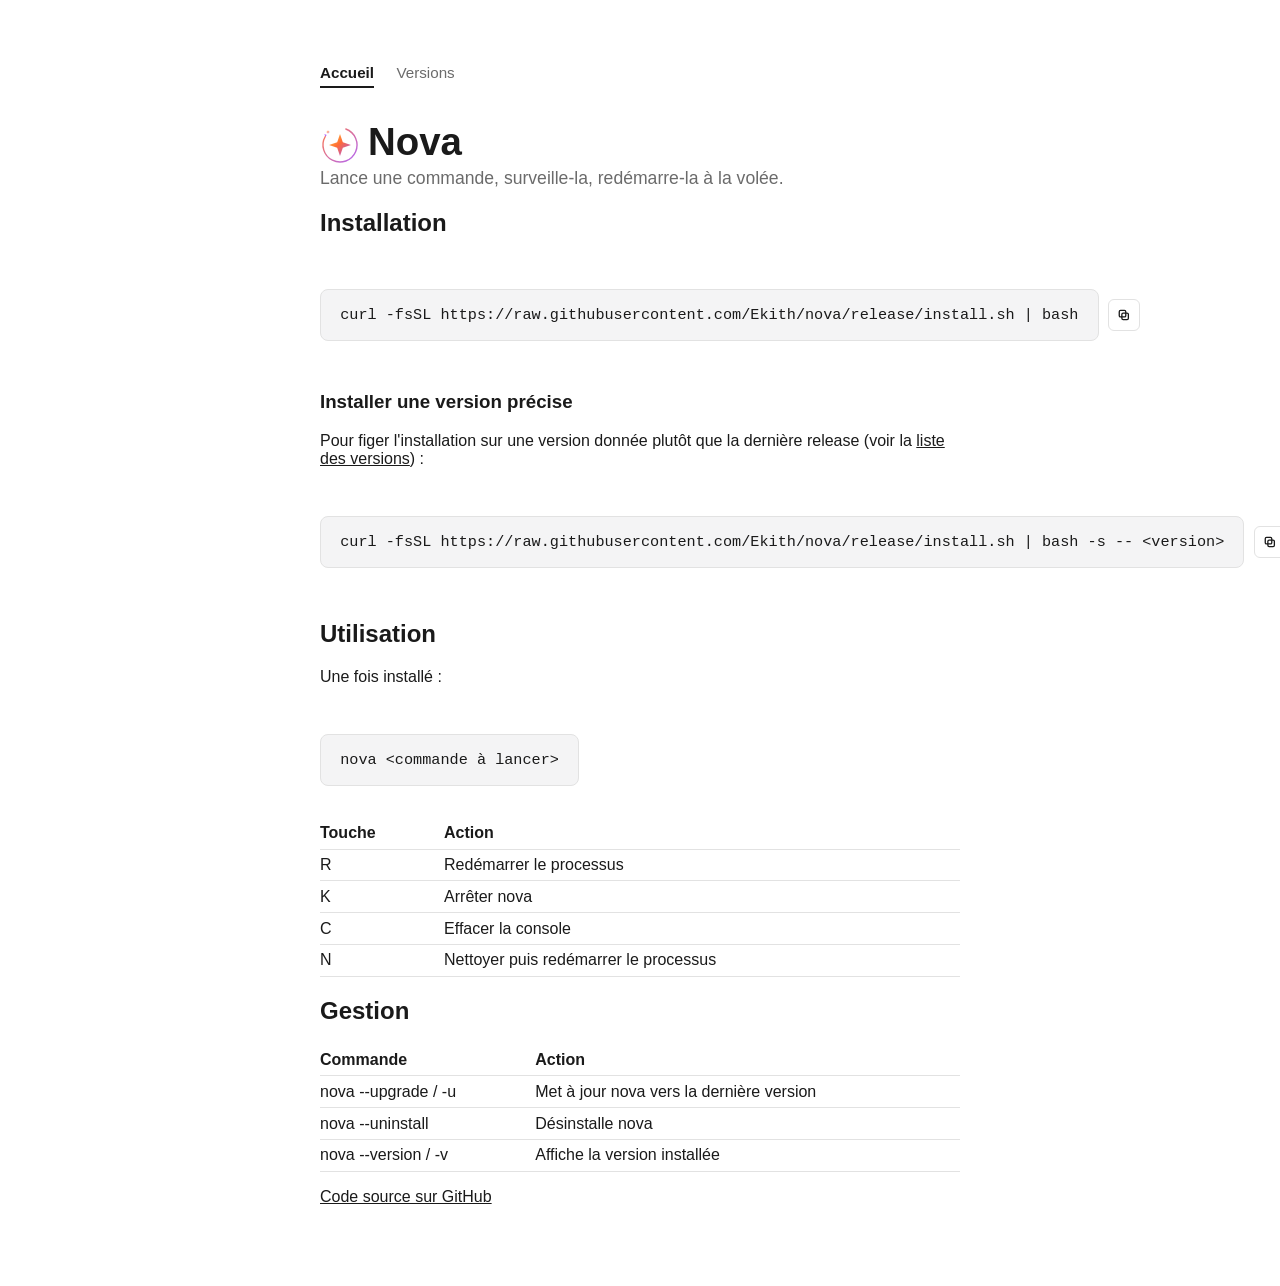
==== docs/index.html @ 8470d761 "feat: add changelog page and version fetching functionality" ====
<!doctype html>
<html lang="fr">
<head>
<meta charset="utf-8">
<meta name="viewport" content="width=device-width, initial-scale=1">
<link rel="icon" href="assets/favicon.ico">
<title>Nova</title>
<link rel="stylesheet" href="assets/style.css">
<script src="assets/copy.js" defer></script>
</head>
<body>
<main>
  <nav class="site-nav">
    <a href="index.html" aria-current="page">Accueil</a>
    <a href="versions.html">Versions</a>
  </nav>

  <h1><img src="assets/logo.svg" alt="" width="40" height="40" style="vertical-align: middle; margin-right: 0.5rem;">Nova</h1>
  <p class="tagline">Lance une commande, surveille-la, redémarre-la à la volée.</p>

  <h2>Installation</h2>

  <div class="install-row">
    <div class="install">
      <div id="install-command" class="install-command">
        curl -fsSL https://raw.githubusercontent.com/Ekith/nova/release/install.sh | bash
      </div>
    </div>
    <button class="copy-btn" data-copy-target="install-command" type="button" aria-label="Copier la commande d'installation">
      <svg class="icon icon-copy" viewBox="0 0 24 24" fill="none" aria-hidden="true">
        <rect x="9" y="9" width="10" height="10" rx="2" stroke="currentColor" stroke-width="2"></rect>
        <rect x="5" y="5" width="10" height="10" rx="2" stroke="currentColor" stroke-width="2"></rect>
      </svg>
      <svg class="icon icon-check" viewBox="0 0 24 24" fill="none" aria-hidden="true">
        <path d="M5 12.5L10 17.5L19 8.5" stroke="currentColor" stroke-width="2.2" stroke-linecap="round" stroke-linejoin="round"></path>
      </svg>
    </button>
  </div>

  <h3>Installer une version précise</h3>

  <p>Pour figer l'installation sur une version donnée plutôt que la dernière release (voir la <a href="versions.html">liste des versions</a>) :</p>

  <div class="install-row">
    <div class="install">
      <div id="install-command-version" class="install-command">
        curl -fsSL https://raw.githubusercontent.com/Ekith/nova/release/install.sh | bash -s -- &lt;version&gt;
      </div>
    </div>
    <button class="copy-btn" data-copy-target="install-command-version" type="button" aria-label="Copier la commande d'installation">
      <svg class="icon icon-copy" viewBox="0 0 24 24" fill="none" aria-hidden="true">
        <rect x="9" y="9" width="10" height="10" rx="2" stroke="currentColor" stroke-width="2"></rect>
        <rect x="5" y="5" width="10" height="10" rx="2" stroke="currentColor" stroke-width="2"></rect>
      </svg>
      <svg class="icon icon-check" viewBox="0 0 24 24" fill="none" aria-hidden="true">
        <path d="M5 12.5L10 17.5L19 8.5" stroke="currentColor" stroke-width="2.2" stroke-linecap="round" stroke-linejoin="round"></path>
      </svg>
    </button>
  </div>

  <h2>Utilisation</h2>

  <p>Une fois installé :</p>
  <div class="install">
    nova &lt;commande à lancer&gt;
  </div>

  <table>
    <tr><th>Touche</th><th>Action</th></tr>
    <tr><td>R</td><td>Redémarrer le processus</td></tr>
    <tr><td>K</td><td>Arrêter nova</td></tr>
    <tr><td>C</td><td>Effacer la console</td></tr>
    <tr><td>N</td><td>Nettoyer puis redémarrer le processus</td></tr>
  </table>

  <h2>Gestion</h2>

  <table>
    <tr><th>Commande</th><th>Action</th></tr>
    <tr><td>nova --upgrade / -u</td><td>Met à jour nova vers la dernière version</td></tr>
    <tr><td>nova --uninstall</td><td>Désinstalle nova</td></tr>
    <tr><td>nova --version / -v</td><td>Affiche la version installée</td></tr>
  </table>

  <p><a href="https://github.com/Ekith/nova">Code source sur GitHub</a></p>
</main>
</body>
</html>
---- docs/assets/style.css ----
:root {
  color-scheme: light dark;
  --bg: #ffffff;
  --fg: #1a1a1a;
  --muted: #6b6b6b;
  --code-bg: #f4f4f5;
  --border: #e2e2e2;
  --accent: #1a1a1a;
}
@media (prefers-color-scheme: dark) {
  :root {
    --bg: #14161a;
    --fg: #f0f0f0;
    --muted: #9a9a9a;
    --code-bg: #1e2126;
    --border: #2c2f36;
    --accent: #f0f0f0;
  }
}
body {
  margin: 0;
  background: var(--bg);
  color: var(--fg);
  font-family: -apple-system, BlinkMacSystemFont, "Segoe UI", Helvetica, Arial, sans-serif;
  display: flex;
  justify-content: center;
  padding: 4rem 1.5rem;
}
main {
  max-width: 640px;
  width: 100%;
}
h1 {
  font-size: 2.4rem;
  margin-bottom: 0.2rem;
}
p.tagline {
  color: var(--muted);
  margin-top: 0;
  font-size: 1.1rem;
}
nav.site-nav {
  display: flex;
  gap: 1.4rem;
  margin-bottom: 2rem;
}
nav.site-nav a {
  color: var(--muted);
  text-decoration: none;
  font-size: 0.95rem;
  padding-bottom: 0.3rem;
  border-bottom: 2px solid transparent;
}
nav.site-nav a:hover {
  color: var(--fg);
}
nav.site-nav a[aria-current="page"] {
  color: var(--fg);
  border-bottom-color: var(--accent);
  font-weight: 600;
}
.install {
  background: var(--code-bg);
  border: 1px solid var(--border);
  border-radius: 8px;
  padding: 1rem 1.2rem;
  font-family: ui-monospace, SFMono-Regular, Menlo, Consolas, monospace;
  font-size: 0.95rem;
  overflow: visible;
  margin: 2rem 0;
  display: inline-block;
  width: fit-content;
}
.install-row {
  display: inline-flex;
  align-items: center;
  gap: 0.6rem;
  flex-wrap: nowrap;
  white-space: nowrap;
}
.install-command {
  white-space: nowrap;
}
.copy-btn {
  border: 1px solid var(--border);
  background: transparent;
  color: var(--fg);
  border-radius: 6px;
  padding: 0.45rem;
  width: 2rem;
  height: 2rem;
  display: inline-flex;
  align-items: center;
  justify-content: center;
  cursor: pointer;
  transition: background-color 0.15s ease, transform 0.02s ease;
  flex-shrink: 0;
}
.copy-btn:hover {
  background: color-mix(in srgb, var(--fg) 8%, transparent);
}
.copy-btn:active {
  transform: translateY(1px);
}
.copy-btn:focus-visible {
  outline: 2px solid color-mix(in srgb, var(--fg) 35%, transparent);
  outline-offset: 2px;
}
.copy-btn .icon {
  width: 1rem;
  height: 1rem;
  display: none;
}
.copy-btn .icon-copy {
  display: block;
}
.copy-btn.is-copied .icon-copy {
  display: none;
}
.copy-btn.is-copied .icon-check {
  display: block;
}
table {
  border-collapse: collapse;
  width: 100%;
}
td, th {
  text-align: left;
  padding: 0.4rem 0.8rem 0.4rem 0;
  border-bottom: 1px solid var(--border);
}
a {
  color: inherit;
}

/* Versions page */
.version-list {
  list-style: none;
  margin: 2rem 0 0;
  padding: 0;
  display: flex;
  flex-direction: column;
  gap: 0.8rem;
}
.version-item {
  border: 1px solid var(--border);
  border-radius: 8px;
  padding: 0.9rem 1.1rem;
}
.version-header {
  display: flex;
  align-items: center;
  gap: 0.6rem;
  flex-wrap: wrap;
  margin-bottom: 0.6rem;
}
.version-name {
  font-family: ui-monospace, SFMono-Regular, Menlo, Consolas, monospace;
  font-size: 1.05rem;
  font-weight: 600;
}
.version-badge {
  font-size: 0.72rem;
  text-transform: uppercase;
  letter-spacing: 0.03em;
  background: var(--code-bg);
  border: 1px solid var(--border);
  border-radius: 999px;
  padding: 0.15rem 0.55rem;
  color: var(--muted);
}
.version-links {
  margin-left: auto;
  font-size: 0.9rem;
  display: inline-flex;
  gap: 0.9rem;
}
.version-links a {
  color: var(--muted);
  text-decoration: underline;
}
.version-links a:hover {
  color: var(--fg);
}
.version-item .install {
  margin: 0;
  padding: 0.6rem 0.9rem;
  font-size: 0.85rem;
}
.version-item .install-row {
  width: 100%;
}
.status-message {
  color: var(--muted);
  margin-top: 2rem;
}

/* Changelog page */
.changelog-content {
  white-space: pre-wrap;
  word-wrap: break-word;
  font-family: ui-monospace, SFMono-Regular, Menlo, Consolas, monospace;
  font-size: 0.9rem;
  line-height: 1.55;
  background: var(--code-bg);
  border: 1px solid var(--border);
  border-radius: 8px;
  padding: 1.2rem 1.4rem;
  margin: 1.5rem 0 0;
}
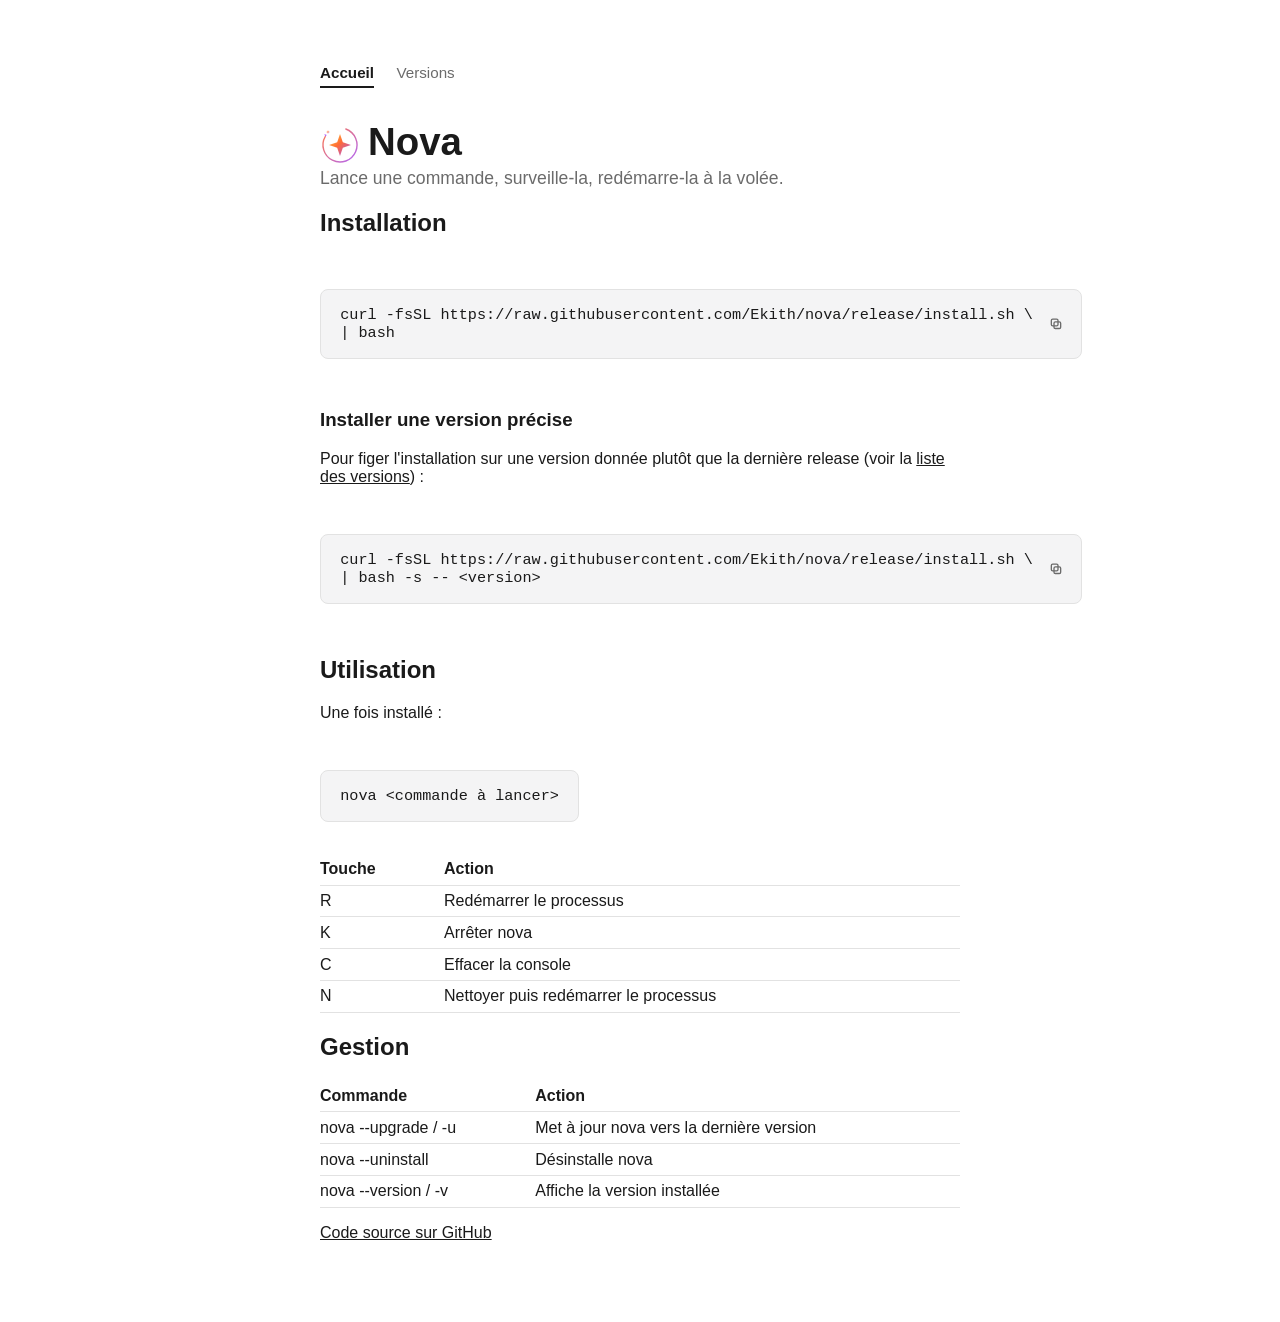
==== commit a453aeca: "feat: enhance installation commands for better usability and styling" ====
--- a/docs/index.html
+++ b/docs/index.html
@@ -20,12 +20,9 @@
 
   <h2>Installation</h2>
 
-  <div class="install-row">
-    <div class="install">
-      <div id="install-command" class="install-command">
-        curl -fsSL https://raw.githubusercontent.com/Ekith/nova/release/install.sh | bash
-      </div>
-    </div>
+  <div class="install install--copyable">
+    <div id="install-command" class="install-command">curl -fsSL https://raw.githubusercontent.com/Ekith/nova/release/install.sh \
+| bash</div>
     <button class="copy-btn" data-copy-target="install-command" type="button" aria-label="Copier la commande d'installation">
       <svg class="icon icon-copy" viewBox="0 0 24 24" fill="none" aria-hidden="true">
         <rect x="9" y="9" width="10" height="10" rx="2" stroke="currentColor" stroke-width="2"></rect>
@@ -41,12 +38,9 @@
 
   <p>Pour figer l'installation sur une version donnée plutôt que la dernière release (voir la <a href="versions.html">liste des versions</a>) :</p>
 
-  <div class="install-row">
-    <div class="install">
-      <div id="install-command-version" class="install-command">
-        curl -fsSL https://raw.githubusercontent.com/Ekith/nova/release/install.sh | bash -s -- &lt;version&gt;
-      </div>
-    </div>
+  <div class="install install--copyable">
+    <div id="install-command-version" class="install-command">curl -fsSL https://raw.githubusercontent.com/Ekith/nova/release/install.sh \
+| bash -s -- &lt;version&gt;</div>
     <button class="copy-btn" data-copy-target="install-command-version" type="button" aria-label="Copier la commande d'installation">
       <svg class="icon icon-copy" viewBox="0 0 24 24" fill="none" aria-hidden="true">
         <rect x="9" y="9" width="10" height="10" rx="2" stroke="currentColor" stroke-width="2"></rect>
--- a/docs/assets/style.css
+++ b/docs/assets/style.css
@@ -30,6 +30,9 @@
   max-width: 640px;
   width: 100%;
 }
+main.wide {
+  max-width: 820px;
+}
 h1 {
   font-size: 2.4rem;
   margin-bottom: 0.2rem;
@@ -60,6 +63,7 @@
   font-weight: 600;
 }
 .install {
+  position: relative;
   background: var(--code-bg);
   border: 1px solid var(--border);
   border-radius: 8px;
@@ -71,36 +75,36 @@
   display: inline-block;
   width: fit-content;
 }
-.install-row {
-  display: inline-flex;
-  align-items: center;
-  gap: 0.6rem;
-  flex-wrap: nowrap;
-  white-space: nowrap;
+.install--copyable {
+  padding-right: 3rem;
 }
 .install-command {
-  white-space: nowrap;
+  white-space: pre;
 }
 .copy-btn {
-  border: 1px solid var(--border);
+  position: absolute;
+  top: 50%;
+  right: 0.6rem;
+  transform: translateY(-50%);
+  border: none;
   background: transparent;
-  color: var(--fg);
+  color: var(--muted);
   border-radius: 6px;
-  padding: 0.45rem;
-  width: 2rem;
-  height: 2rem;
+  padding: 0.35rem;
+  width: 1.9rem;
+  height: 1.9rem;
   display: inline-flex;
   align-items: center;
   justify-content: center;
   cursor: pointer;
-  transition: background-color 0.15s ease, transform 0.02s ease;
-  flex-shrink: 0;
+  transition: background-color 0.15s ease, color 0.15s ease;
 }
 .copy-btn:hover {
-  background: color-mix(in srgb, var(--fg) 8%, transparent);
+  background: color-mix(in srgb, var(--fg) 10%, transparent);
+  color: var(--fg);
 }
 .copy-btn:active {
-  transform: translateY(1px);
+  transform: translateY(calc(-50% + 1px));
 }
 .copy-btn:focus-visible {
   outline: 2px solid color-mix(in srgb, var(--fg) 35%, transparent);
@@ -119,6 +123,9 @@
 }
 .copy-btn.is-copied .icon-check {
   display: block;
+}
+.copy-btn.is-copied {
+  color: #22c55e;
 }
 table {
   border-collapse: collapse;
@@ -186,9 +193,15 @@
   margin: 0;
   padding: 0.6rem 0.9rem;
   font-size: 0.85rem;
-}
-.version-item .install-row {
+  display: block;
   width: 100%;
+  box-sizing: border-box;
+}
+.version-item .install--copyable {
+  padding-right: 2.6rem;
+}
+.version-item .install-command {
+  overflow-x: auto;
 }
 .status-message {
   color: var(--muted);
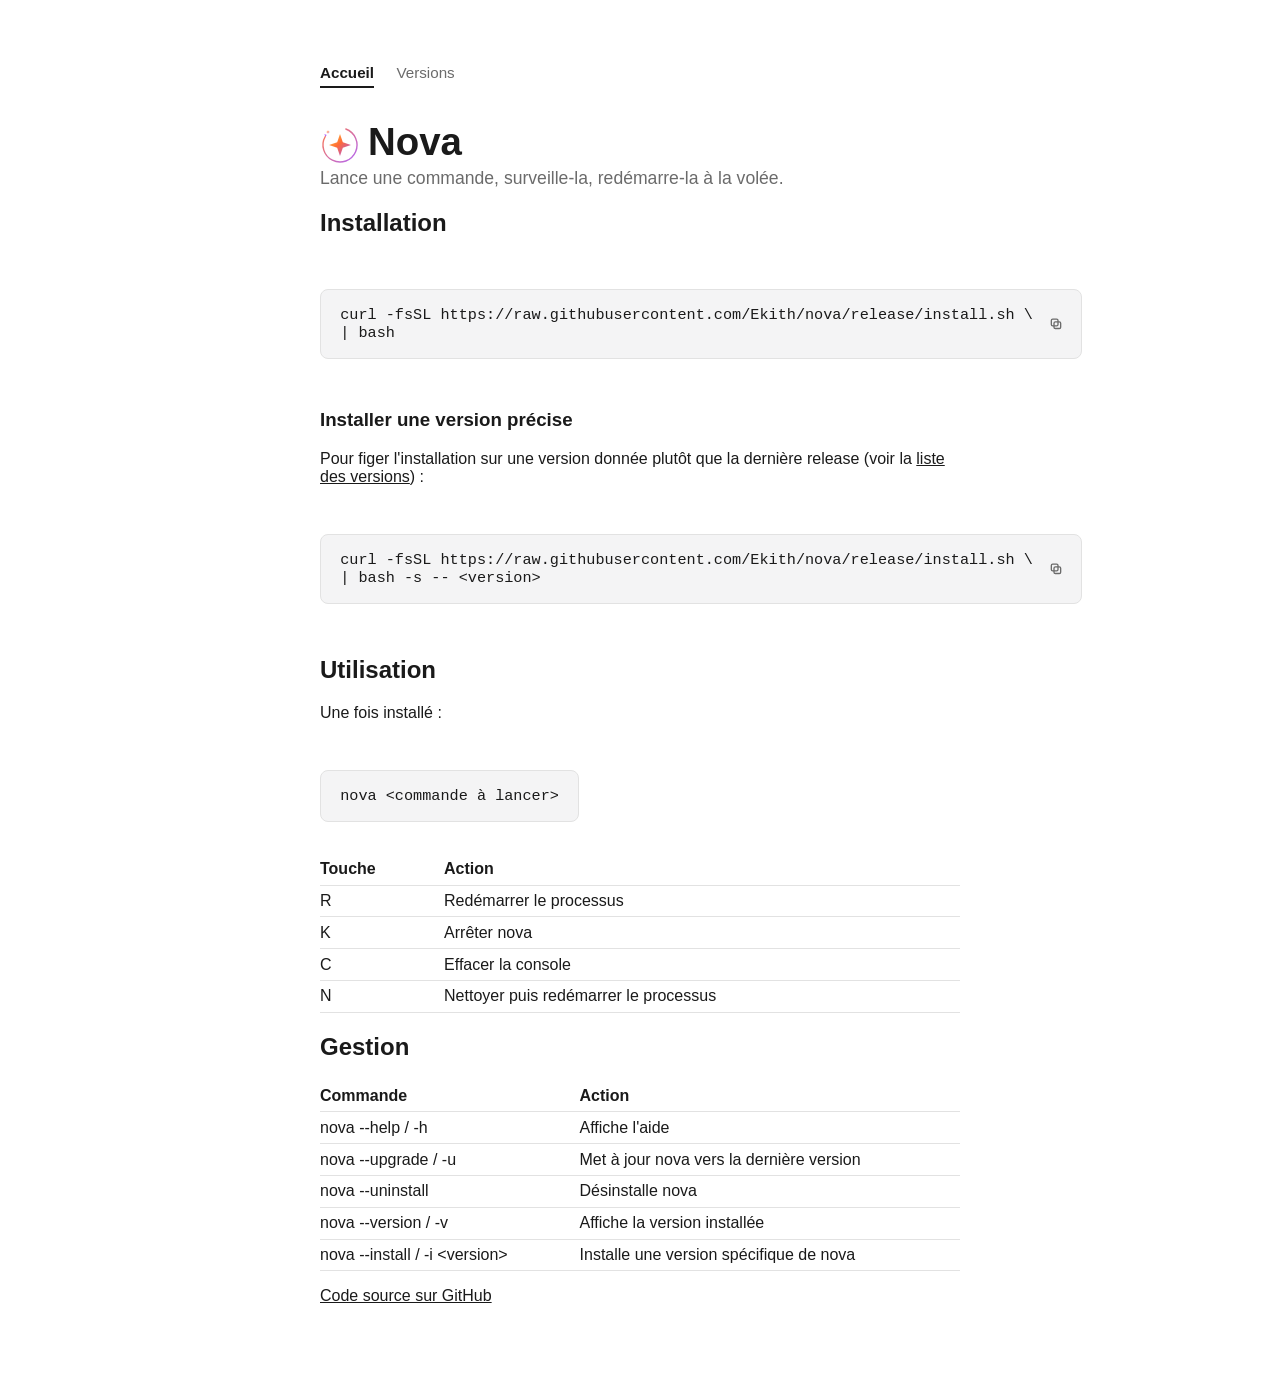
==== commit 6cfbc2ab: "feat: add command descriptions to the usage table in index.html" ====
--- a/docs/index.html
+++ b/docs/index.html
@@ -71,9 +71,11 @@
 
   <table>
     <tr><th>Commande</th><th>Action</th></tr>
+    <tr><td>nova --help / -h</td><td>Affiche l'aide</td></tr>
     <tr><td>nova --upgrade / -u</td><td>Met à jour nova vers la dernière version</td></tr>
     <tr><td>nova --uninstall</td><td>Désinstalle nova</td></tr>
     <tr><td>nova --version / -v</td><td>Affiche la version installée</td></tr>
+    <tr><td>nova --install / -i &lt;version&gt;</td><td>Installe une version spécifique de nova</td></tr>
   </table>
 
   <p><a href="https://github.com/Ekith/nova">Code source sur GitHub</a></p>
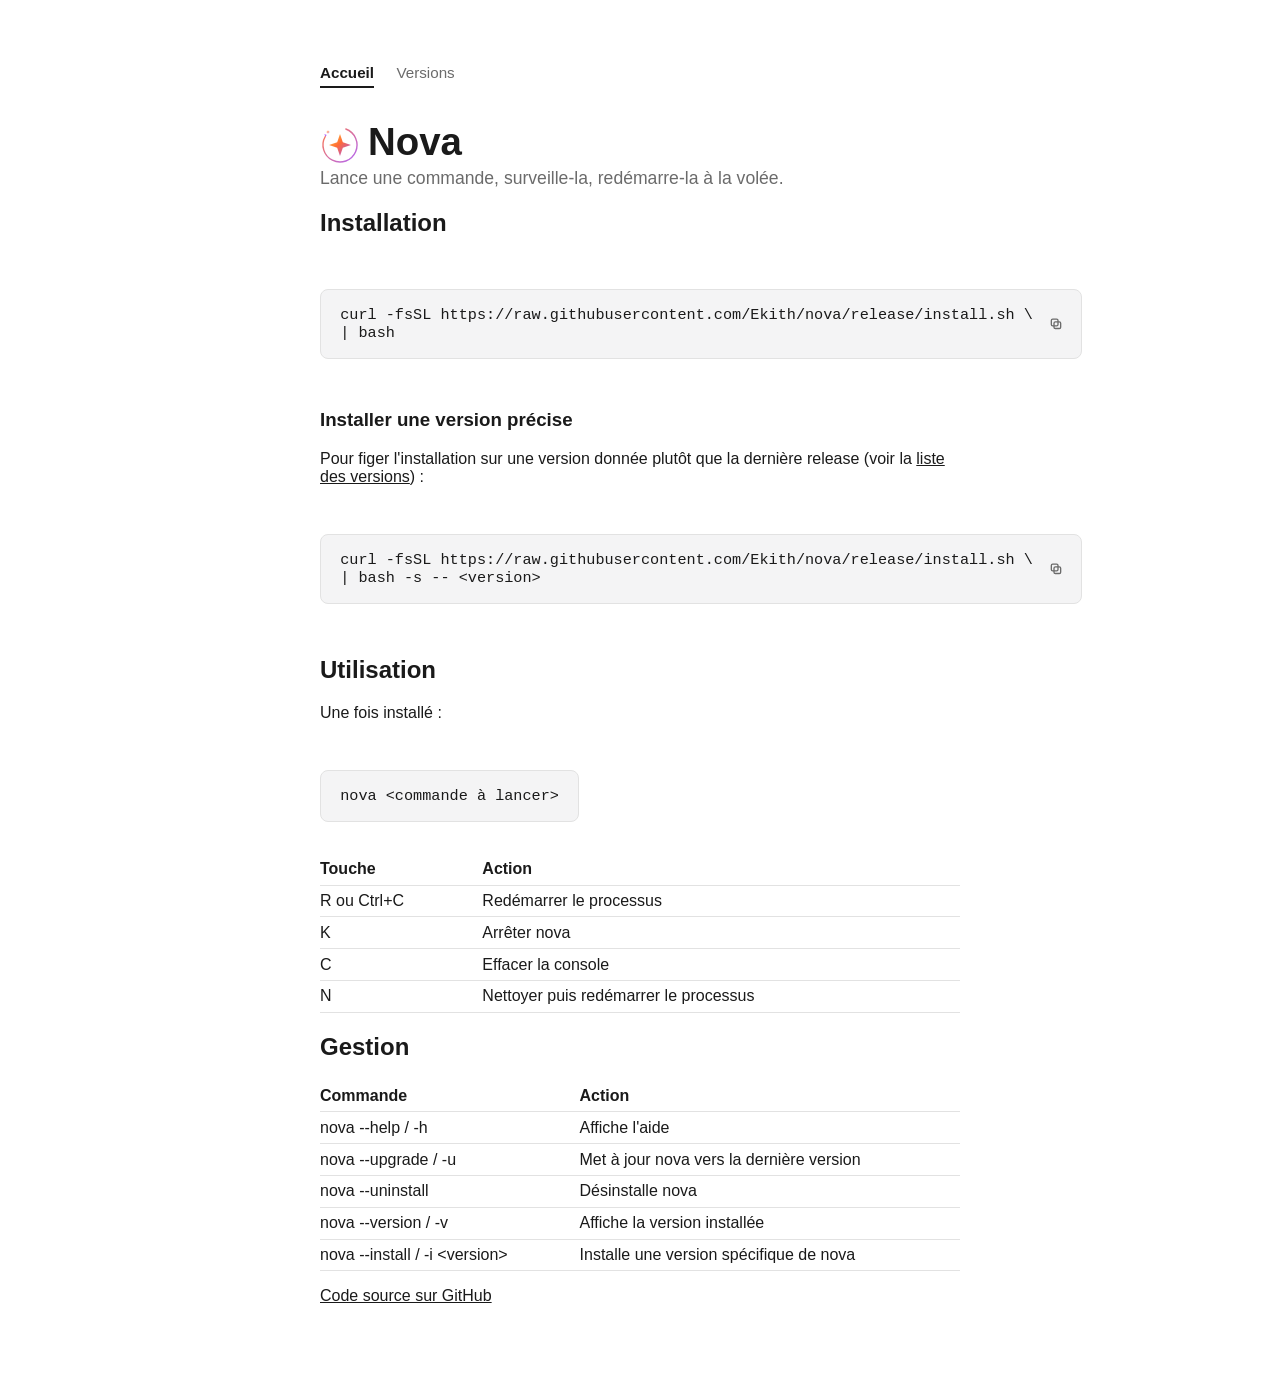
==== commit feae81f9: "feat: update restart instructions to include Ctrl+C in documentation and changelog" ====
--- a/docs/index.html
+++ b/docs/index.html
@@ -61,7 +61,7 @@
 
   <table>
     <tr><th>Touche</th><th>Action</th></tr>
-    <tr><td>R</td><td>Redémarrer le processus</td></tr>
+    <tr><td>R ou Ctrl+C</td><td>Redémarrer le processus</td></tr>
     <tr><td>K</td><td>Arrêter nova</td></tr>
     <tr><td>C</td><td>Effacer la console</td></tr>
     <tr><td>N</td><td>Nettoyer puis redémarrer le processus</td></tr>
--- a/docs/assets/style.css
+++ b/docs/assets/style.css
@@ -210,14 +210,77 @@
 
 /* Changelog page */
 .changelog-content {
-  white-space: pre-wrap;
   word-wrap: break-word;
+  font-size: 0.95rem;
+  line-height: 1.6;
+  background: var(--code-bg);
+  border: 1px solid var(--border);
+  border-radius: 8px;
+  padding: 1.2rem 1.6rem 1.6rem;
+  margin: 1.5rem 0 0;
+}
+.changelog-content > *:first-child {
+  margin-top: 0;
+}
+.changelog-content h1,
+.changelog-content h2,
+.changelog-content h3,
+.changelog-content h4,
+.changelog-content h5,
+.changelog-content h6 {
+  line-height: 1.3;
+  margin: 1.6rem 0 0.6rem;
+}
+.changelog-content h1 { font-size: 1.5rem; }
+.changelog-content h2 {
+  font-size: 1.25rem;
+  padding-bottom: 0.4rem;
+  border-bottom: 1px solid var(--border);
+}
+.changelog-content h3 { font-size: 1.05rem; }
+.changelog-content h4,
+.changelog-content h5,
+.changelog-content h6 { font-size: 0.95rem; }
+.changelog-content p {
+  margin: 0.8rem 0;
+}
+.changelog-content ul,
+.changelog-content ol {
+  margin: 0.6rem 0;
+  padding-left: 1.4rem;
+}
+.changelog-content li {
+  margin: 0.3rem 0;
+}
+.changelog-content blockquote {
+  margin: 0.8rem 0;
+  padding: 0.2rem 1rem;
+  border-left: 3px solid var(--border);
+  color: var(--muted);
+}
+.changelog-content hr {
+  border: none;
+  border-top: 1px solid var(--border);
+  margin: 1.4rem 0;
+}
+.changelog-content code {
   font-family: ui-monospace, SFMono-Regular, Menlo, Consolas, monospace;
-  font-size: 0.9rem;
-  line-height: 1.55;
-  background: var(--code-bg);
-  border: 1px solid var(--border);
-  border-radius: 8px;
-  padding: 1.2rem 1.4rem;
-  margin: 1.5rem 0 0;
-}
+  font-size: 0.85em;
+  background: color-mix(in srgb, var(--fg) 8%, transparent);
+  border-radius: 4px;
+  padding: 0.1em 0.35em;
+}
+.changelog-content pre {
+  background: color-mix(in srgb, var(--fg) 6%, transparent);
+  border: 1px solid var(--border);
+  border-radius: 6px;
+  padding: 0.8rem 1rem;
+  overflow-x: auto;
+}
+.changelog-content pre code {
+  background: none;
+  padding: 0;
+}
+.changelog-content a {
+  text-decoration: underline;
+}
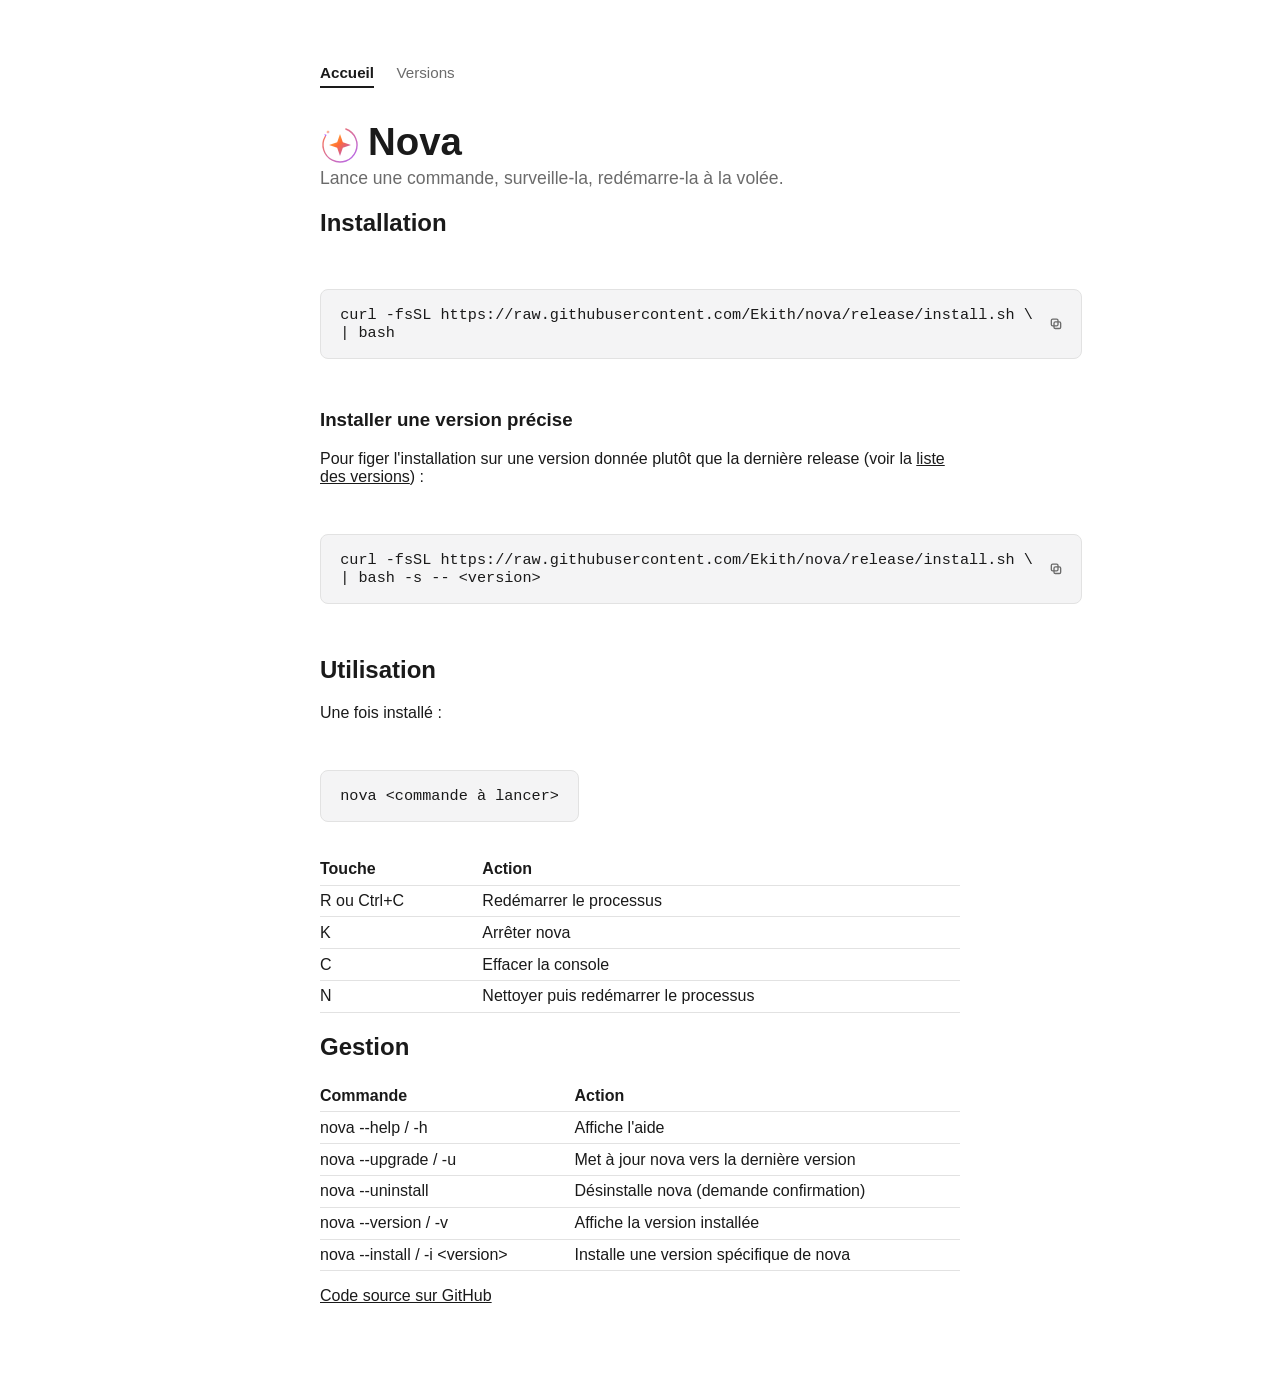
==== commit 2af8b5f3: "fix: add confirmation prompt for uninstall and improve usage messages" ====
--- a/docs/index.html
+++ b/docs/index.html
@@ -73,7 +73,7 @@
     <tr><th>Commande</th><th>Action</th></tr>
     <tr><td>nova --help / -h</td><td>Affiche l'aide</td></tr>
     <tr><td>nova --upgrade / -u</td><td>Met à jour nova vers la dernière version</td></tr>
-    <tr><td>nova --uninstall</td><td>Désinstalle nova</td></tr>
+    <tr><td>nova --uninstall</td><td>Désinstalle nova (demande confirmation)</td></tr>
     <tr><td>nova --version / -v</td><td>Affiche la version installée</td></tr>
     <tr><td>nova --install / -i &lt;version&gt;</td><td>Installe une version spécifique de nova</td></tr>
   </table>
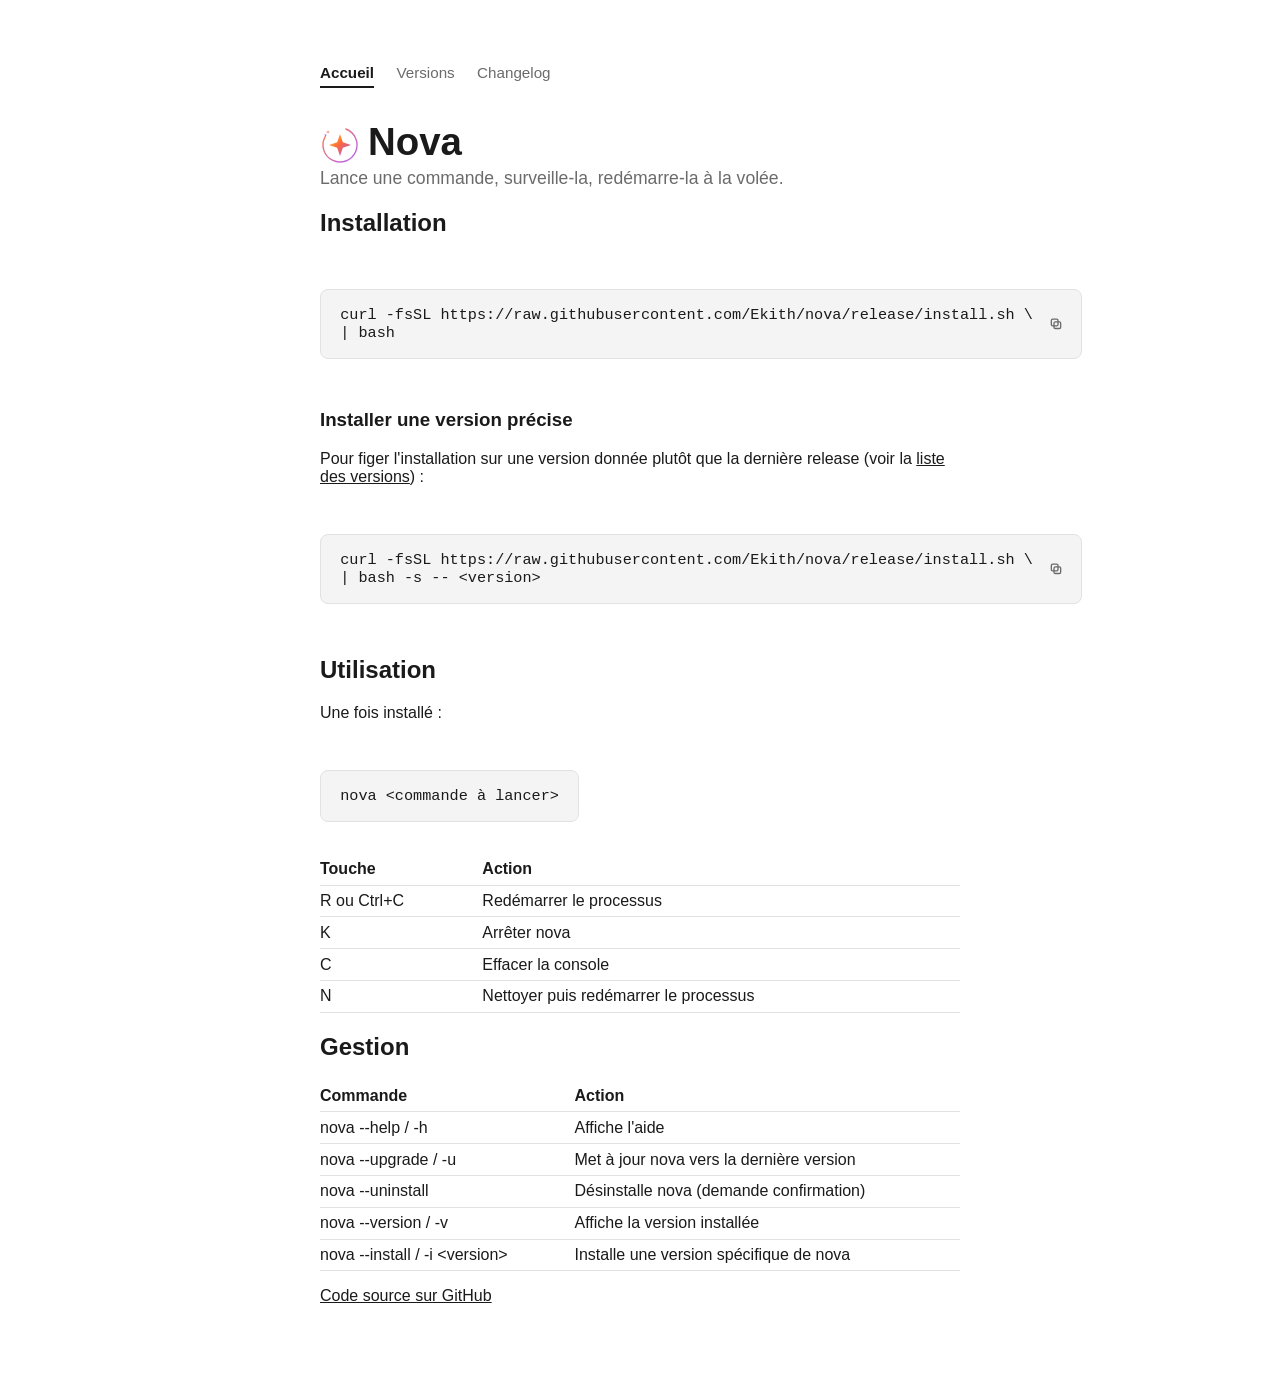
==== commit f94de140: "fix: update navigation to include Changelog link and remove unused functions" ====
--- a/docs/index.html
+++ b/docs/index.html
@@ -13,6 +13,7 @@
   <nav class="site-nav">
     <a href="index.html" aria-current="page">Accueil</a>
     <a href="versions.html">Versions</a>
+    <a href="changelog.html">Changelog</a>
   </nav>
 
   <h1><img src="assets/logo.svg" alt="" width="40" height="40" style="vertical-align: middle; margin-right: 0.5rem;">Nova</h1>
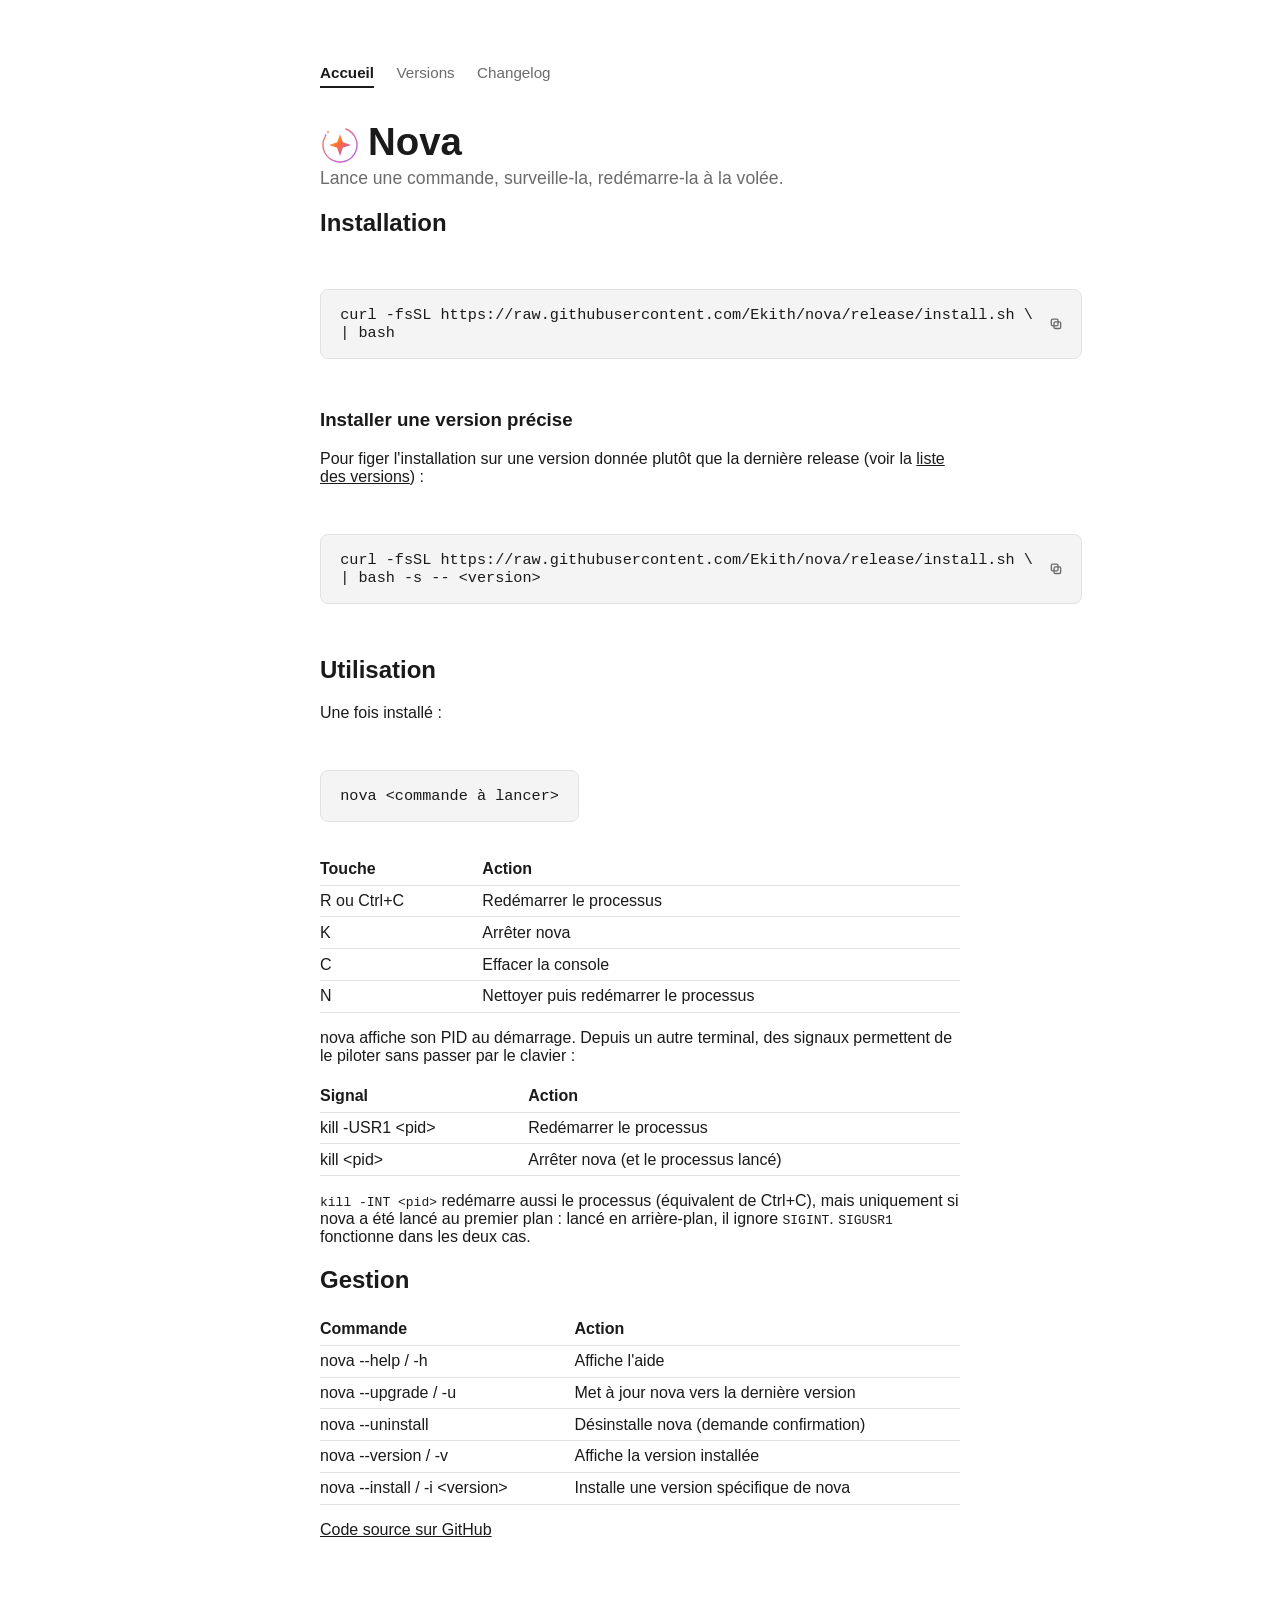
==== commit 1ca50359: "fix: update documentation to include signal handling for process control" ====
--- a/docs/index.html
+++ b/docs/index.html
@@ -68,6 +68,16 @@
     <tr><td>N</td><td>Nettoyer puis redémarrer le processus</td></tr>
   </table>
 
+  <p>nova affiche son PID au démarrage. Depuis un autre terminal, des signaux permettent de le piloter sans passer par le clavier :</p>
+
+  <table>
+    <tr><th>Signal</th><th>Action</th></tr>
+    <tr><td>kill -USR1 &lt;pid&gt;</td><td>Redémarrer le processus</td></tr>
+    <tr><td>kill &lt;pid&gt;</td><td>Arrêter nova (et le processus lancé)</td></tr>
+  </table>
+
+  <p><code>kill -INT &lt;pid&gt;</code> redémarre aussi le processus (équivalent de Ctrl+C), mais uniquement si nova a été lancé au premier plan : lancé en arrière-plan, il ignore <code>SIGINT</code>. <code>SIGUSR1</code> fonctionne dans les deux cas.</p>
+
   <h2>Gestion</h2>
 
   <table>
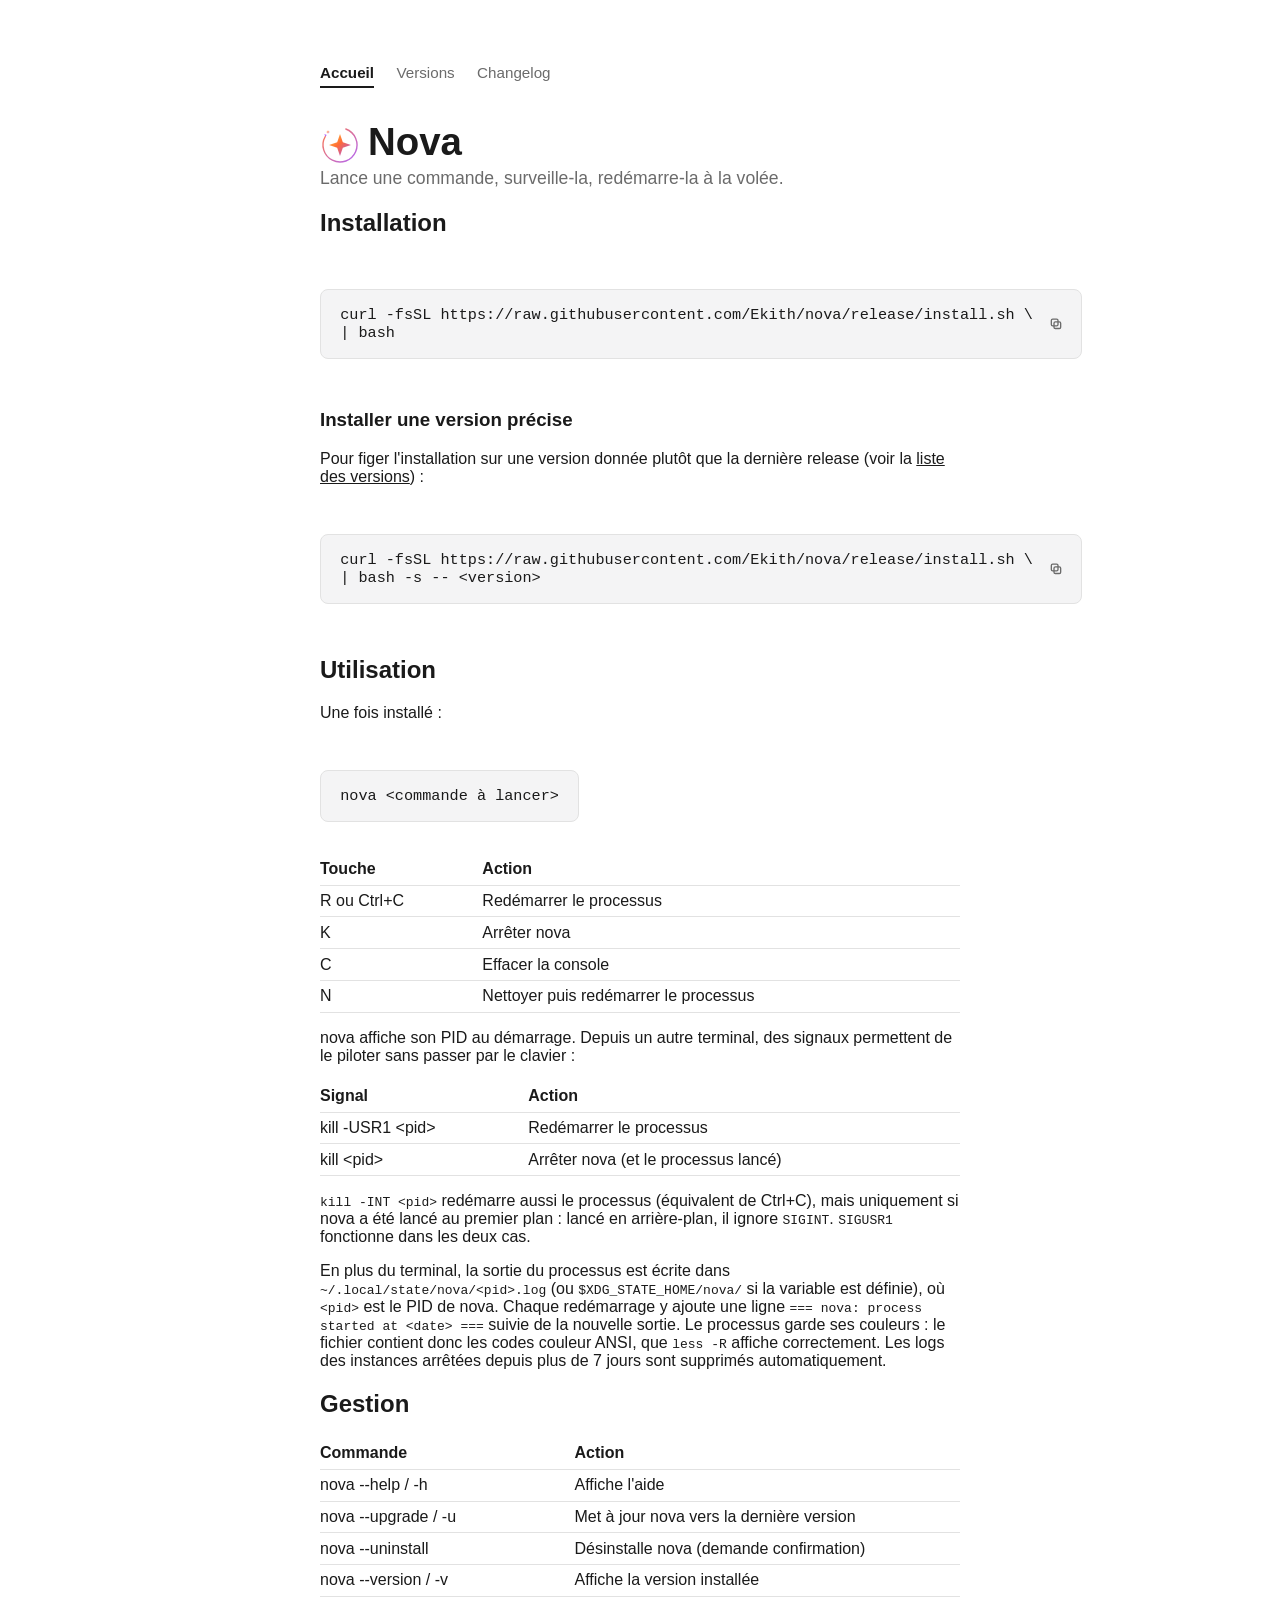
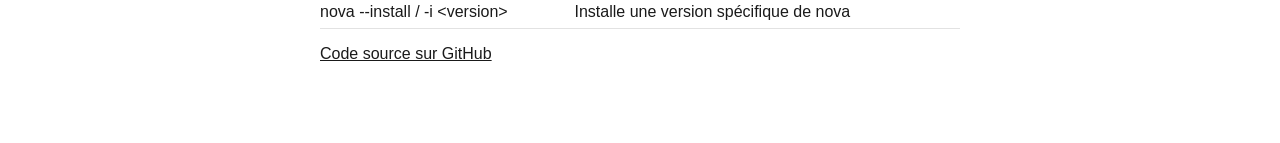
==== commit 1a958c8b: "feat: add logging functionality for nova processes and update documentation" ====
--- a/docs/index.html
+++ b/docs/index.html
@@ -78,6 +78,8 @@
 
   <p><code>kill -INT &lt;pid&gt;</code> redémarre aussi le processus (équivalent de Ctrl+C), mais uniquement si nova a été lancé au premier plan : lancé en arrière-plan, il ignore <code>SIGINT</code>. <code>SIGUSR1</code> fonctionne dans les deux cas.</p>
 
+  <p>En plus du terminal, la sortie du processus est écrite dans <code>~/.local/state/nova/&lt;pid&gt;.log</code> (ou <code>$XDG_STATE_HOME/nova/</code> si la variable est définie), où <code>&lt;pid&gt;</code> est le PID de nova. Chaque redémarrage y ajoute une ligne <code>=== nova: process started at &lt;date&gt; ===</code> suivie de la nouvelle sortie. Le processus garde ses couleurs : le fichier contient donc les codes couleur ANSI, que <code>less -R</code> affiche correctement. Les logs des instances arrêtées depuis plus de 7 jours sont supprimés automatiquement.</p>
+
   <h2>Gestion</h2>
 
   <table>
